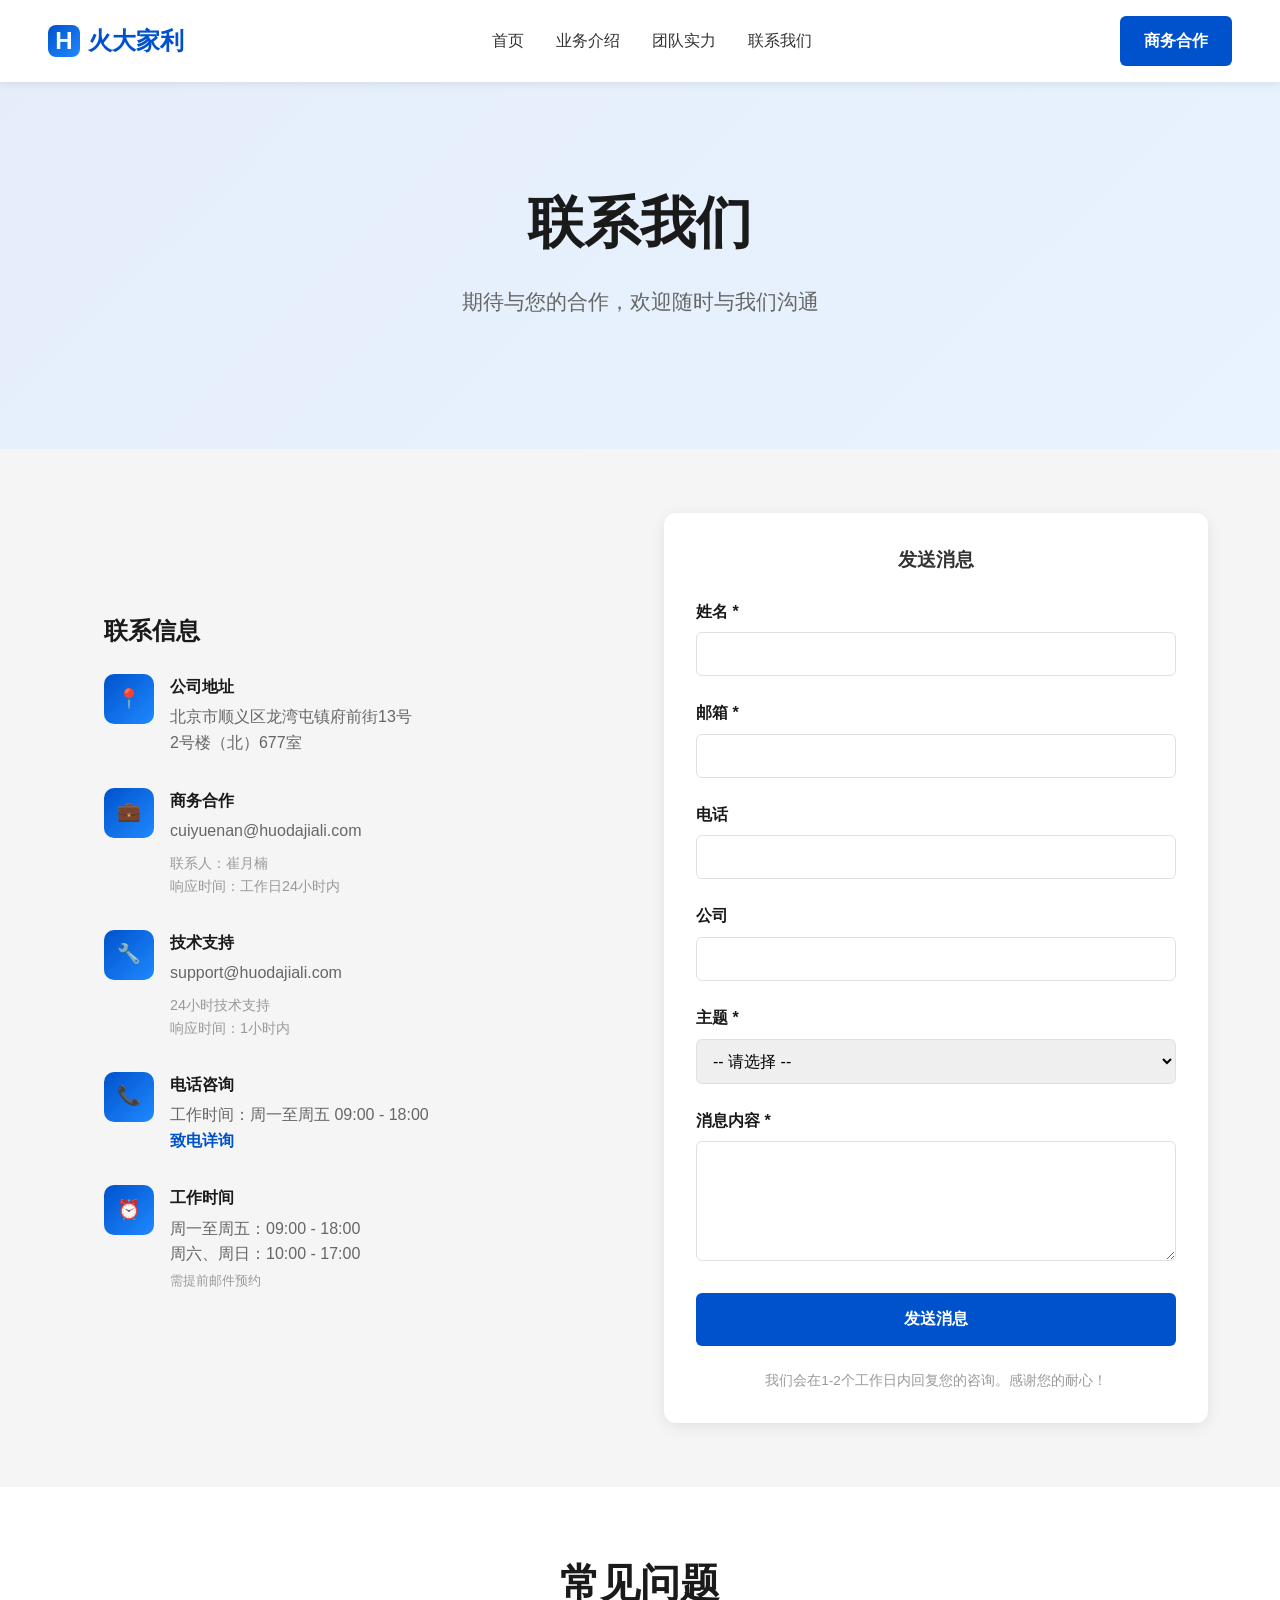
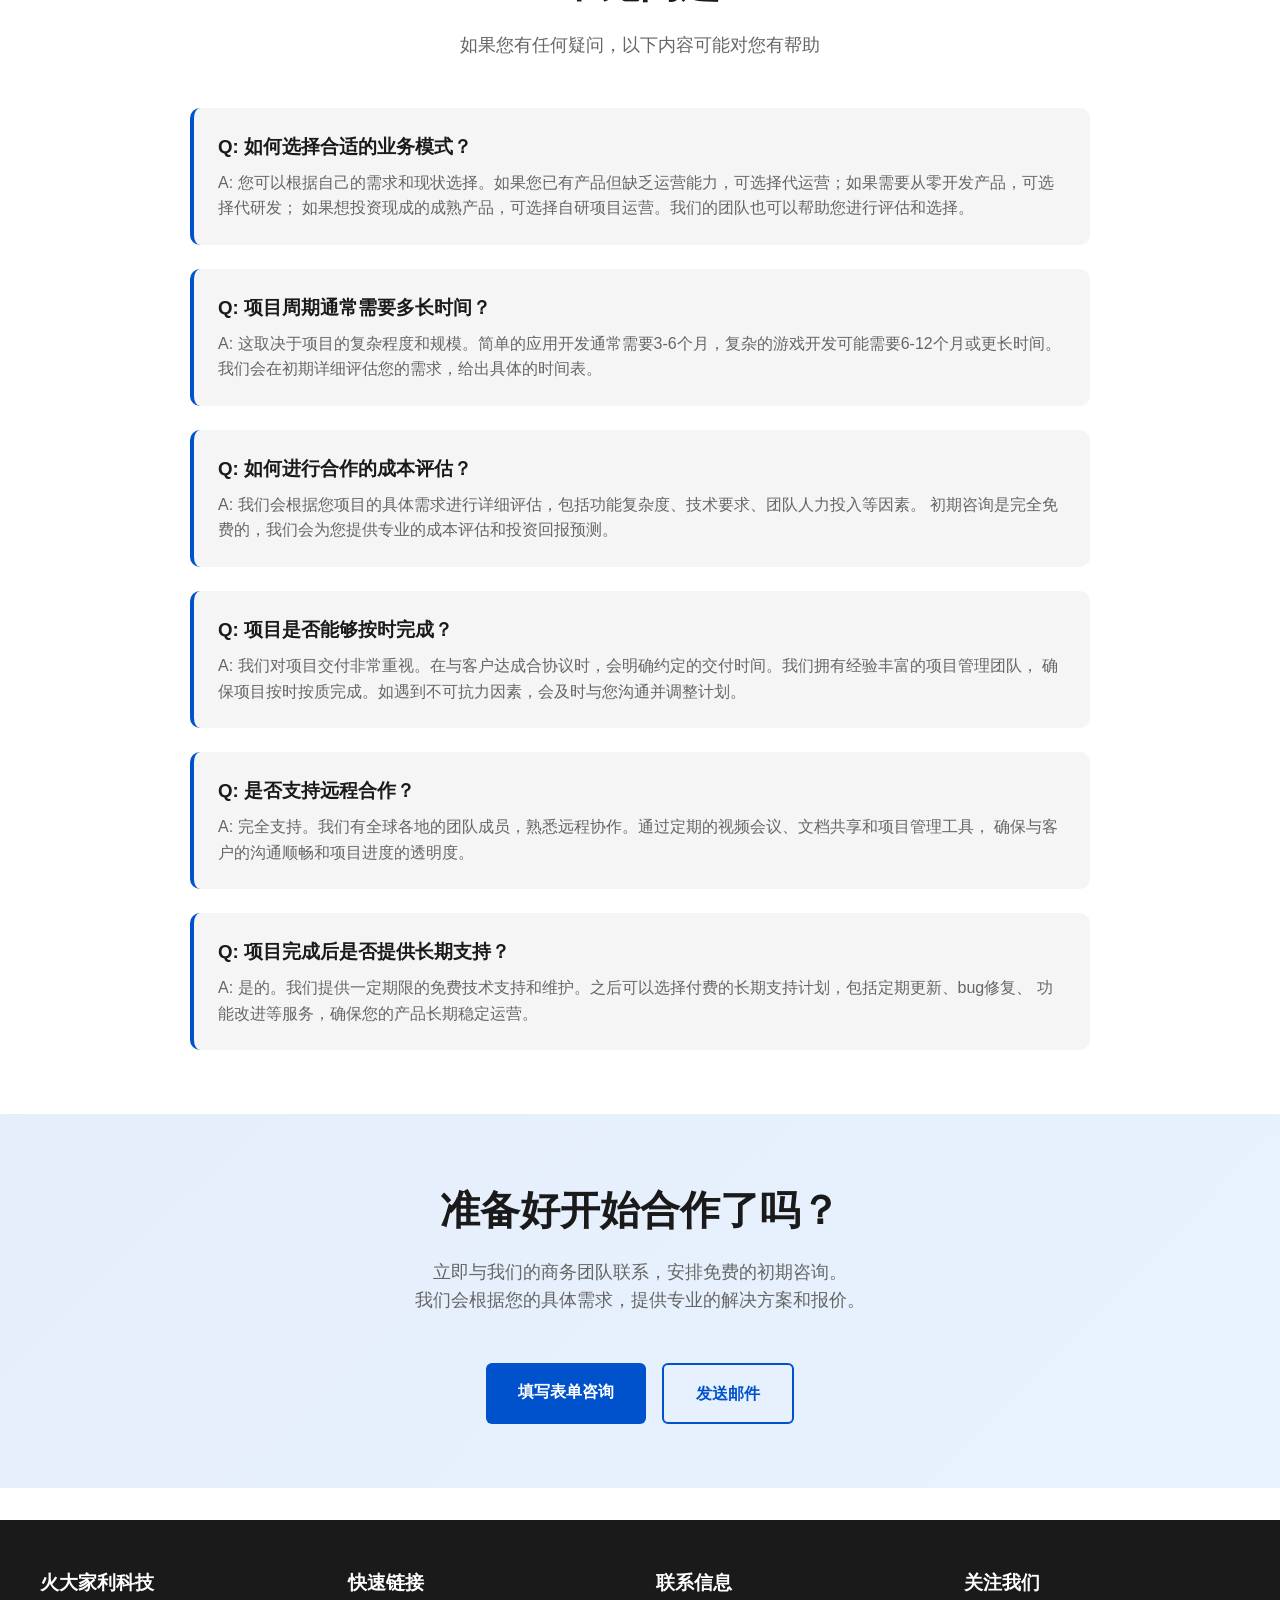
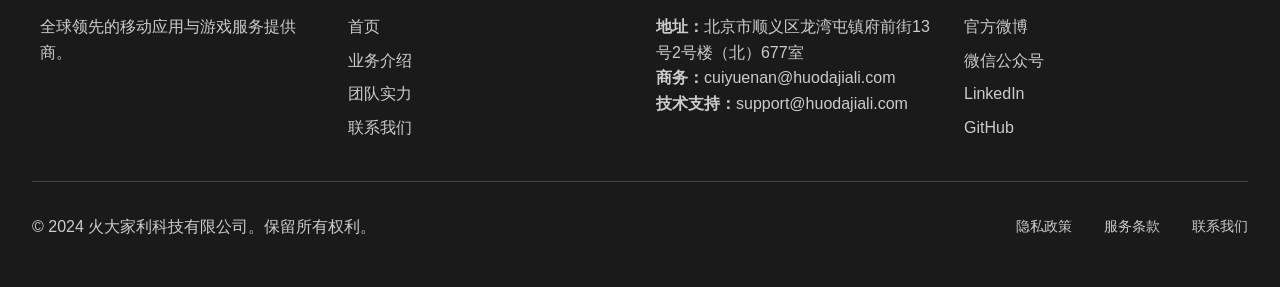
==== pages/contact.html @ 03ef5b03 "index" ====
<!DOCTYPE html>
<html lang="zh-CN">
<head>
  <meta charset="UTF-8">
  <meta name="viewport" content="width=device-width, initial-scale=1.0">
  <meta name="description" content="火大家利科技 - 联系我们">
  <title>联系我们 - 火大家利科技</title>
  <link rel="stylesheet" href="../css/style.css">
</head>
<body>
  <!-- Header & Navigation -->
  <header>
    <nav>
      <a href="../index.html" class="logo">
        <div class="logo-icon">H</div>
        <span>火大家利</span>
      </a>
      <ul class="nav-links">
        <li><a href="../index.html">首页</a></li>
        <li><a href="services.html">业务介绍</a></li>
        <li><a href="team.html">团队实力</a></li>
        <li><a href="contact.html">联系我们</a></li>
      </ul>
      <a href="contact.html" class="contact-btn">商务合作</a>
    </nav>
  </header>

  <!-- Hero Section -->
  <section class="hero">
    <div class="hero-content">
      <h1>联系我们</h1>
      <p class="subtitle">
        期待与您的合作，欢迎随时与我们沟通
      </p>
    </div>
  </section>

  <!-- Contact Content -->
  <section class="contact-section">
    <div class="container">
      <div class="contact-content">
        <div class="contact-info">
          <h3>联系信息</h3>

          <div class="contact-item">
            <div class="contact-icon">📍</div>
            <div>
              <h4>公司地址</h4>
              <p>
                北京市顺义区龙湾屯镇府前街13号<br>
                2号楼（北）677室
              </p>
            </div>
          </div>

          <div class="contact-item">
            <div class="contact-icon">💼</div>
            <div>
              <h4>商务合作</h4>
              <a href="mailto:cuiyuenan@huodajiali.com">cuiyuenan@huodajiali.com</a>
              <p style="margin-top: 0.5rem; font-size: 0.9rem; color: #999;">
                联系人：崔月楠<br>
                响应时间：工作日24小时内
              </p>
            </div>
          </div>

          <div class="contact-item">
            <div class="contact-icon">🔧</div>
            <div>
              <h4>技术支持</h4>
              <a href="mailto:support@huodajiali.com">support@huodajiali.com</a>
              <p style="margin-top: 0.5rem; font-size: 0.9rem; color: #999;">
                24小时技术支持<br>
                响应时间：1小时内
              </p>
            </div>
          </div>

          <div class="contact-item">
            <div class="contact-icon">📞</div>
            <div>
              <h4>电话咨询</h4>
              <p>
                工作时间：周一至周五 09:00 - 18:00<br>
                <strong style="color: var(--primary-color);">致电详询</strong>
              </p>
            </div>
          </div>

          <div class="contact-item">
            <div class="contact-icon">⏰</div>
            <div>
              <h4>工作时间</h4>
              <p>
                周一至周五：09:00 - 18:00<br>
                周六、周日：10:00 - 17:00<br>
                <small style="color: #999;">需提前邮件预约</small>
              </p>
            </div>
          </div>
        </div>

        <div class="contact-form">
          <h3 style="margin-bottom: 1.5rem; text-align: center;">发送消息</h3>
          <form>
            <div class="form-group">
              <label for="name">姓名 *</label>
              <input type="text" id="name" name="name" required>
            </div>

            <div class="form-group">
              <label for="email">邮箱 *</label>
              <input type="email" id="email" name="email" required>
            </div>

            <div class="form-group">
              <label for="phone">电话</label>
              <input type="tel" id="phone" name="phone">
            </div>

            <div class="form-group">
              <label for="company">公司</label>
              <input type="text" id="company" name="company">
            </div>

            <div class="form-group">
              <label for="subject">主题 *</label>
              <select id="subject" name="subject" required style="width: 100%; padding: 0.75rem; border: 1px solid var(--border-color); border-radius: 6px; font-size: 1rem;">
                <option value="">-- 请选择 --</option>
                <option value="project-operation">项目代运营</option>
                <option value="project-development">项目代研发</option>
                <option value="self-operation">自研项目运营</option>
                <option value="partnership">商务合作</option>
                <option value="technical-support">技术支持</option>
                <option value="other">其他</option>
              </select>
            </div>

            <div class="form-group">
              <label for="message">消息内容 *</label>
              <textarea id="message" name="message" required></textarea>
            </div>

            <div class="form-group">
              <button type="submit" class="btn-primary">发送消息</button>
            </div>

            <p style="font-size: 0.85rem; color: #999; text-align: center;">
              我们会在1-2个工作日内回复您的咨询。感谢您的耐心！
            </p>
          </form>
        </div>
      </div>
    </div>
  </section>

  <!-- FAQ Section -->
  <section>
    <div class="container">
      <h2 class="section-title">常见问题</h2>
      <p class="section-subtitle">
        如果您有任何疑问，以下内容可能对您有帮助
      </p>

      <div style="max-width: 900px; margin: 3rem auto 0; display: grid; gap: 1.5rem;">
        <div style="padding: 1.5rem; background-color: var(--light-color); border-radius: 10px; border-left: 4px solid var(--primary-color);">
          <h3 style="margin-bottom: 0.5rem; color: var(--dark-color);">Q: 如何选择合适的业务模式？</h3>
          <p style="color: #666; margin: 0;">
            A: 您可以根据自己的需求和现状选择。如果您已有产品但缺乏运营能力，可选择代运营；如果需要从零开发产品，可选择代研发；
            如果想投资现成的成熟产品，可选择自研项目运营。我们的团队也可以帮助您进行评估和选择。
          </p>
        </div>

        <div style="padding: 1.5rem; background-color: var(--light-color); border-radius: 10px; border-left: 4px solid var(--primary-color);">
          <h3 style="margin-bottom: 0.5rem; color: var(--dark-color);">Q: 项目周期通常需要多长时间？</h3>
          <p style="color: #666; margin: 0;">
            A: 这取决于项目的复杂程度和规模。简单的应用开发通常需要3-6个月，复杂的游戏开发可能需要6-12个月或更长时间。
            我们会在初期详细评估您的需求，给出具体的时间表。
          </p>
        </div>

        <div style="padding: 1.5rem; background-color: var(--light-color); border-radius: 10px; border-left: 4px solid var(--primary-color);">
          <h3 style="margin-bottom: 0.5rem; color: var(--dark-color);">Q: 如何进行合作的成本评估？</h3>
          <p style="color: #666; margin: 0;">
            A: 我们会根据您项目的具体需求进行详细评估，包括功能复杂度、技术要求、团队人力投入等因素。
            初期咨询是完全免费的，我们会为您提供专业的成本评估和投资回报预测。
          </p>
        </div>

        <div style="padding: 1.5rem; background-color: var(--light-color); border-radius: 10px; border-left: 4px solid var(--primary-color);">
          <h3 style="margin-bottom: 0.5rem; color: var(--dark-color);">Q: 项目是否能够按时完成？</h3>
          <p style="color: #666; margin: 0;">
            A: 我们对项目交付非常重视。在与客户达成合协议时，会明确约定的交付时间。我们拥有经验丰富的项目管理团队，
            确保项目按时按质完成。如遇到不可抗力因素，会及时与您沟通并调整计划。
          </p>
        </div>

        <div style="padding: 1.5rem; background-color: var(--light-color); border-radius: 10px; border-left: 4px solid var(--primary-color);">
          <h3 style="margin-bottom: 0.5rem; color: var(--dark-color);">Q: 是否支持远程合作？</h3>
          <p style="color: #666; margin: 0;">
            A: 完全支持。我们有全球各地的团队成员，熟悉远程协作。通过定期的视频会议、文档共享和项目管理工具，
            确保与客户的沟通顺畅和项目进度的透明度。
          </p>
        </div>

        <div style="padding: 1.5rem; background-color: var(--light-color); border-radius: 10px; border-left: 4px solid var(--primary-color);">
          <h3 style="margin-bottom: 0.5rem; color: var(--dark-color);">Q: 项目完成后是否提供长期支持？</h3>
          <p style="color: #666; margin: 0;">
            A: 是的。我们提供一定期限的免费技术支持和维护。之后可以选择付费的长期支持计划，包括定期更新、bug修复、
            功能改进等服务，确保您的产品长期稳定运营。
          </p>
        </div>
      </div>
    </div>
  </section>

  <!-- CTA -->
  <section style="background: linear-gradient(135deg, rgba(0, 82, 204, 0.1) 0%, rgba(31, 137, 255, 0.1) 100%);">
    <div class="container" style="text-align: center;">
      <h2 class="section-title">准备好开始合作了吗？</h2>
      <p class="section-subtitle" style="max-width: 700px;">
        立即与我们的商务团队联系，安排免费的初期咨询。<br>
        我们会根据您的具体需求，提供专业的解决方案和报价。
      </p>
      <div class="hero-buttons">
        <a href="#message" class="btn-primary">填写表单咨询</a>
        <a href="mailto:cuiyuenan@huodajiali.com" class="btn-secondary">发送邮件</a>
      </div>
    </div>
  </section>

  <!-- Footer -->
  <footer>
    <div class="footer-content">
      <div class="footer-section">
        <h3>火大家利科技</h3>
        <p>全球领先的移动应用与游戏服务提供商。</p>
      </div>
      <div class="footer-section">
        <h3>快速链接</h3>
        <ul>
          <li><a href="../index.html">首页</a></li>
          <li><a href="services.html">业务介绍</a></li>
          <li><a href="team.html">团队实力</a></li>
          <li><a href="contact.html">联系我们</a></li>
        </ul>
      </div>
      <div class="footer-section">
        <h3>联系信息</h3>
        <ul>
          <li><strong>地址：</strong>北京市顺义区龙湾屯镇府前街13号2号楼（北）677室</li>
          <li><strong>商务：</strong>cuiyuenan@huodajiali.com</li>
          <li><strong>技术支持：</strong>support@huodajiali.com</li>
        </ul>
      </div>
      <div class="footer-section">
        <h3>关注我们</h3>
        <ul>
          <li><a href="#">官方微博</a></li>
          <li><a href="#">微信公众号</a></li>
          <li><a href="#">LinkedIn</a></li>
          <li><a href="#">GitHub</a></li>
        </ul>
      </div>
    </div>

    <div class="footer-bottom">
      <p>&copy; 2024 火大家利科技有限公司。保留所有权利。</p>
      <div class="footer-links">
        <a href="privacy.html">隐私政策</a>
        <a href="terms.html">服务条款</a>
        <a href="contact.html">联系我们</a>
      </div>
    </div>
  </footer>

  <script src="../js/script.js"></script>
</body>
</html>
---- css/style.css ----
* {
  margin: 0;
  padding: 0;
  box-sizing: border-box;
}

:root {
  --primary-color: #0052CC;
  --secondary-color: #1f89ff;
  --dark-color: #1a1a1a;
  --light-color: #f5f5f5;
  --text-color: #333;
  --border-color: #e0e0e0;
  --success-color: #0ca678;
}

body {
  font-family: -apple-system, BlinkMacSystemFont, 'Segoe UI', 'Helvetica Neue', Arial, sans-serif;
  color: var(--text-color);
  background-color: #fff;
  line-height: 1.6;
}

/* Header & Navigation */
header {
  background-color: #fff;
  box-shadow: 0 2px 8px rgba(0, 0, 0, 0.08);
  position: sticky;
  top: 0;
  z-index: 1000;
}

nav {
  display: flex;
  justify-content: space-between;
  align-items: center;
  padding: 1rem 3rem;
  max-width: 1400px;
  margin: 0 auto;
}

.logo {
  font-size: 1.5rem;
  font-weight: bold;
  color: var(--primary-color);
  text-decoration: none;
  display: flex;
  align-items: center;
  gap: 0.5rem;
}

.logo-icon {
  width: 32px;
  height: 32px;
  background: linear-gradient(135deg, var(--primary-color), var(--secondary-color));
  border-radius: 8px;
  display: flex;
  align-items: center;
  justify-content: center;
  color: white;
  font-weight: bold;
}

.nav-links {
  display: flex;
  list-style: none;
  gap: 2rem;
}

.nav-links a {
  color: var(--text-color);
  text-decoration: none;
  font-weight: 500;
  transition: color 0.3s ease;
  position: relative;
}

.nav-links a:hover {
  color: var(--primary-color);
}

.nav-links a::after {
  content: '';
  position: absolute;
  bottom: -5px;
  left: 0;
  width: 0;
  height: 2px;
  background-color: var(--primary-color);
  transition: width 0.3s ease;
}

.nav-links a:hover::after {
  width: 100%;
}

.contact-btn {
  background-color: var(--primary-color);
  color: white;
  padding: 0.75rem 1.5rem;
  border: none;
  border-radius: 6px;
  cursor: pointer;
  font-weight: 600;
  transition: background-color 0.3s ease, transform 0.3s ease;
  text-decoration: none;
}

.contact-btn:hover {
  background-color: #003d99;
  transform: translateY(-2px);
  box-shadow: 0 4px 12px rgba(0, 82, 204, 0.3);
}

/* Hero Section */
.hero {
  background: linear-gradient(135deg, rgba(0, 82, 204, 0.1) 0%, rgba(31, 137, 255, 0.1) 100%);
  padding: 6rem 2rem;
  text-align: center;
}

.hero-content {
  max-width: 1000px;
  margin: 0 auto;
}

.hero h1 {
  font-size: 3.5rem;
  margin-bottom: 1rem;
  color: var(--dark-color);
  font-weight: 700;
}

.hero .subtitle {
  font-size: 1.3rem;
  color: #666;
  margin-bottom: 2rem;
  line-height: 1.8;
}

.hero-buttons {
  display: flex;
  gap: 1rem;
  justify-content: center;
  flex-wrap: wrap;
}

.btn-primary {
  background-color: var(--primary-color);
  color: white;
  padding: 1rem 2rem;
  border: none;
  border-radius: 6px;
  font-size: 1rem;
  font-weight: 600;
  cursor: pointer;
  transition: all 0.3s ease;
  text-decoration: none;
  display: inline-block;
}

.btn-primary:hover {
  background-color: #003d99;
  transform: translateY(-3px);
  box-shadow: 0 8px 20px rgba(0, 82, 204, 0.3);
}

.btn-secondary {
  background-color: transparent;
  color: var(--primary-color);
  padding: 1rem 2rem;
  border: 2px solid var(--primary-color);
  border-radius: 6px;
  font-size: 1rem;
  font-weight: 600;
  cursor: pointer;
  transition: all 0.3s ease;
  text-decoration: none;
  display: inline-block;
}

.btn-secondary:hover {
  background-color: var(--primary-color);
  color: white;
}

/* Container */
.container {
  max-width: 1200px;
  margin: 0 auto;
  padding: 0 2rem;
}

/* Section Styles */
section {
  padding: 4rem 2rem;
}

.section-title {
  font-size: 2.5rem;
  margin-bottom: 1rem;
  color: var(--dark-color);
  font-weight: 700;
  text-align: center;
}

.section-subtitle {
  font-size: 1.1rem;
  color: #666;
  text-align: center;
  margin-bottom: 3rem;
  max-width: 600px;
  margin-left: auto;
  margin-right: auto;
}

/* Features Grid */
.features-grid {
  display: grid;
  grid-template-columns: repeat(auto-fit, minmax(300px, 1fr));
  gap: 2rem;
  margin-top: 3rem;
}

.feature-card {
  padding: 2rem;
  background-color: var(--light-color);
  border-radius: 12px;
  transition: all 0.3s ease;
  border: 1px solid var(--border-color);
}

.feature-card:hover {
  transform: translateY(-8px);
  box-shadow: 0 12px 30px rgba(0, 0, 0, 0.1);
  background-color: #fff;
}

.feature-icon {
  width: 60px;
  height: 60px;
  background: linear-gradient(135deg, var(--primary-color), var(--secondary-color));
  border-radius: 12px;
  display: flex;
  align-items: center;
  justify-content: center;
  color: white;
  font-size: 1.5rem;
  margin-bottom: 1rem;
}

.feature-card h3 {
  font-size: 1.3rem;
  margin-bottom: 0.5rem;
  color: var(--dark-color);
}

.feature-card p {
  color: #666;
  line-height: 1.8;
}

/* Services Section */
.services {
  background-color: var(--light-color);
}

.service-item {
  padding: 2rem;
  background-color: white;
  border-radius: 12px;
  margin-bottom: 2rem;
  border-left: 4px solid var(--primary-color);
  transition: all 0.3s ease;
}

.service-item:hover {
  box-shadow: 0 8px 20px rgba(0, 0, 0, 0.08);
}

.service-item h3 {
  color: var(--primary-color);
  font-size: 1.3rem;
  margin-bottom: 0.5rem;
}

.service-item ul {
  margin-left: 1.5rem;
  color: #666;
}

.service-item ul li {
  margin-bottom: 0.5rem;
}

/* Team Section */
.team-section .features-grid {
  grid-template-columns: repeat(auto-fit, minmax(280px, 1fr));
}

.team-member {
  text-align: center;
  padding: 2rem;
  background-color: var(--light-color);
  border-radius: 12px;
  transition: all 0.3s ease;
}

.team-member:hover {
  transform: translateY(-8px);
  background-color: white;
  box-shadow: 0 12px 30px rgba(0, 0, 0, 0.1);
}

.team-avatar {
  width: 120px;
  height: 120px;
  background: linear-gradient(135deg, var(--primary-color), var(--secondary-color));
  border-radius: 50%;
  margin: 0 auto 1rem;
  display: flex;
  align-items: center;
  justify-content: center;
  color: white;
  font-size: 2rem;
  font-weight: bold;
}

.team-member h3 {
  font-size: 1.2rem;
  margin-bottom: 0.3rem;
  color: var(--dark-color);
}

.team-member .role {
  color: var(--primary-color);
  font-size: 0.9rem;
  font-weight: 600;
  margin-bottom: 0.5rem;
}

.team-member p {
  color: #666;
  font-size: 0.9rem;
}

/* Contact Section */
.contact-section {
  background-color: var(--light-color);
}

.contact-content {
  display: grid;
  grid-template-columns: 1fr 1fr;
  gap: 3rem;
  align-items: center;
}

.contact-info {
  padding: 2rem;
}

.contact-info h3 {
  font-size: 1.5rem;
  margin-bottom: 1.5rem;
  color: var(--dark-color);
}

.contact-item {
  margin-bottom: 2rem;
  display: flex;
  gap: 1rem;
}

.contact-icon {
  width: 50px;
  height: 50px;
  background: linear-gradient(135deg, var(--primary-color), var(--secondary-color));
  border-radius: 10px;
  display: flex;
  align-items: center;
  justify-content: center;
  color: white;
  font-size: 1.2rem;
  flex-shrink: 0;
}

.contact-item h4 {
  font-size: 1rem;
  margin-bottom: 0.3rem;
  color: var(--dark-color);
}

.contact-item p, .contact-item a {
  color: #666;
  text-decoration: none;
  transition: color 0.3s ease;
}

.contact-item a:hover {
  color: var(--primary-color);
}

/* Form */
.contact-form {
  background-color: white;
  padding: 2rem;
  border-radius: 12px;
  box-shadow: 0 4px 15px rgba(0, 0, 0, 0.08);
}

.form-group {
  margin-bottom: 1.5rem;
}

.form-group label {
  display: block;
  margin-bottom: 0.5rem;
  color: var(--dark-color);
  font-weight: 600;
}

.form-group input,
.form-group textarea {
  width: 100%;
  padding: 0.75rem;
  border: 1px solid var(--border-color);
  border-radius: 6px;
  font-family: inherit;
  font-size: 1rem;
  transition: border-color 0.3s ease;
}

.form-group input:focus,
.form-group textarea:focus {
  outline: none;
  border-color: var(--primary-color);
  box-shadow: 0 0 0 3px rgba(0, 82, 204, 0.1);
}

.form-group textarea {
  resize: vertical;
  min-height: 120px;
}

.form-group button {
  width: 100%;
}

/* Footer */
footer {
  background-color: var(--dark-color);
  color: #ccc;
  padding: 3rem 2rem;
  margin-top: 2rem;
}

.footer-content {
  max-width: 1200px;
  margin: 0 auto;
  display: grid;
  grid-template-columns: repeat(auto-fit, minmax(250px, 1fr));
  gap: 2rem;
  margin-bottom: 2rem;
}

.footer-section h3 {
  color: white;
  margin-bottom: 1rem;
}

.footer-section ul {
  list-style: none;
}

.footer-section a {
  color: #ccc;
  text-decoration: none;
  transition: color 0.3s ease;
  display: block;
  margin-bottom: 0.5rem;
}

.footer-section a:hover {
  color: var(--primary-color);
}

.footer-bottom {
  border-top: 1px solid #444;
  padding-top: 2rem;
  display: flex;
  justify-content: space-between;
  align-items: center;
  flex-wrap: wrap;
}

.footer-links {
  display: flex;
  gap: 2rem;
  flex-wrap: wrap;
}

.footer-links a {
  color: #ccc;
  text-decoration: none;
  font-size: 0.9rem;
  transition: color 0.3s ease;
}

.footer-links a:hover {
  color: var(--primary-color);
}

/* Responsive Design */
@media (max-width: 768px) {
  nav {
    padding: 1rem;
    flex-wrap: wrap;
  }

  .nav-links {
    gap: 1rem;
    font-size: 0.9rem;
  }

  .contact-btn {
    padding: 0.6rem 1rem;
    font-size: 0.9rem;
  }

  .hero h1 {
    font-size: 2.2rem;
  }

  .hero .subtitle {
    font-size: 1rem;
  }

  .section-title {
    font-size: 2rem;
  }

  .features-grid {
    grid-template-columns: 1fr;
  }

  .contact-content {
    grid-template-columns: 1fr;
  }

  .footer-bottom {
    flex-direction: column;
    gap: 1rem;
  }

  .footer-links {
    justify-content: center;
  }

  .hero-buttons {
    flex-direction: column;
  }

  .btn-primary, .btn-secondary {
    width: 100%;
  }
}

@media (max-width: 480px) {
  nav {
    padding: 0.75rem;
  }

  .logo {
    font-size: 1.2rem;
  }

  .nav-links {
    gap: 0.75rem;
    font-size: 0.85rem;
  }

  .hero h1 {
    font-size: 1.8rem;
  }

  .section-title {
    font-size: 1.5rem;
  }

  .feature-card, .service-item {
    padding: 1.5rem;
  }
}
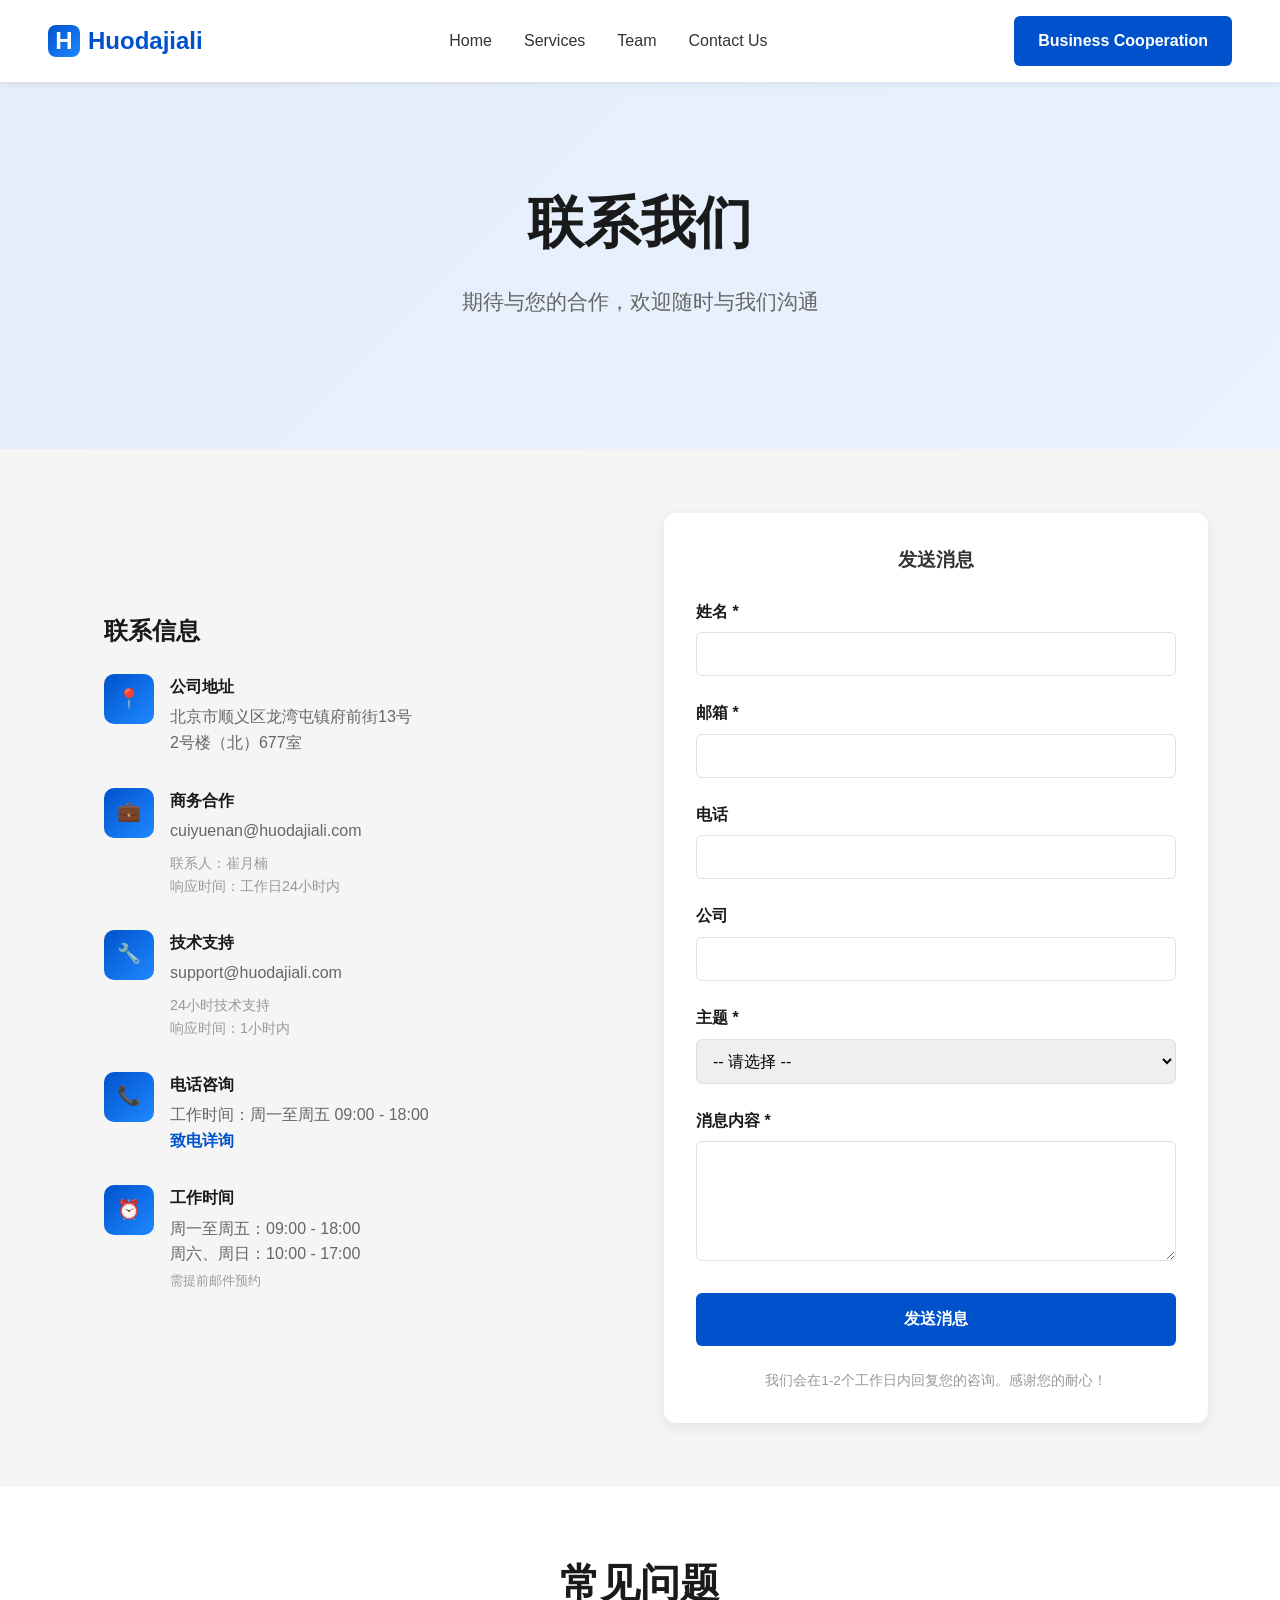
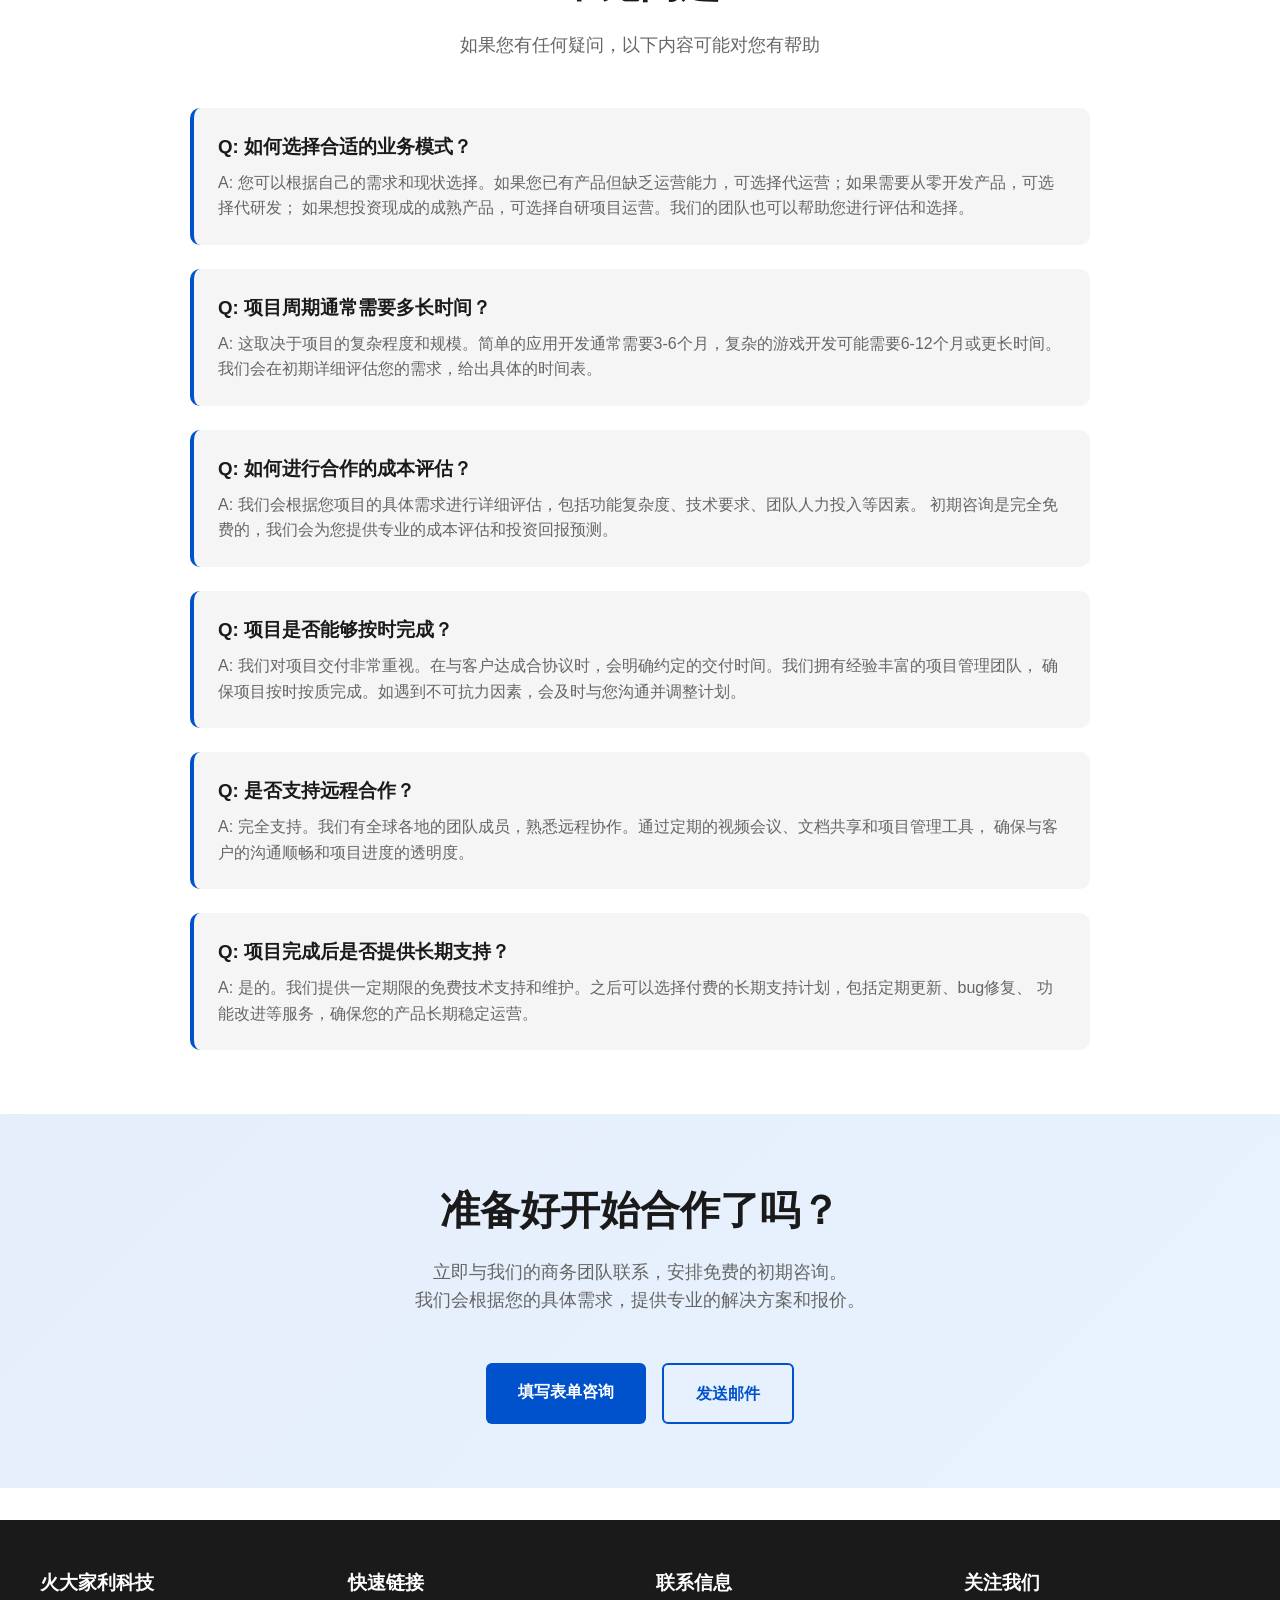
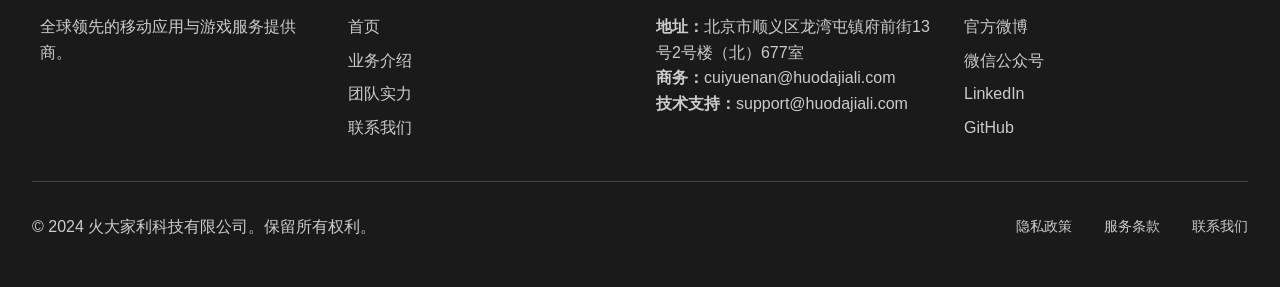
==== commit ab048a53: "en" ====
--- a/pages/contact.html
+++ b/pages/contact.html
@@ -1,10 +1,10 @@
 <!DOCTYPE html>
-<html lang="zh-CN">
+<html lang="en">
 <head>
   <meta charset="UTF-8">
   <meta name="viewport" content="width=device-width, initial-scale=1.0">
-  <meta name="description" content="火大家利科技 - 联系我们">
-  <title>联系我们 - 火大家利科技</title>
+  <meta name="description" content="Contact Huodajiali Technology">
+  <title>Contact Us - Huodajiali Technology</title>
   <link rel="stylesheet" href="../css/style.css">
 </head>
 <body>
@@ -13,15 +13,15 @@
     <nav>
       <a href="../index.html" class="logo">
         <div class="logo-icon">H</div>
-        <span>火大家利</span>
+        <span>Huodajiali</span>
       </a>
       <ul class="nav-links">
-        <li><a href="../index.html">首页</a></li>
-        <li><a href="services.html">业务介绍</a></li>
-        <li><a href="team.html">团队实力</a></li>
-        <li><a href="contact.html">联系我们</a></li>
+        <li><a href="../index.html" data-i18n="nav.home">Home</a></li>
+        <li><a href="services.html" data-i18n="nav.services">Services</a></li>
+        <li><a href="team.html" data-i18n="nav.team">Team</a></li>
+        <li><a href="contact.html" data-i18n="nav.contact">Contact Us</a></li>
       </ul>
-      <a href="contact.html" class="contact-btn">商务合作</a>
+      <a href="contact.html" class="contact-btn" data-i18n="nav.cooperation">Business Cooperation</a>
     </nav>
   </header>
 
@@ -275,6 +275,8 @@
     </div>
   </footer>
 
+  <script src="../js/lang/en.js"></script>
+  <script src="../js/i18n.js"></script>
   <script src="../js/script.js"></script>
 </body>
 </html>
--- a/css/style.css
+++ b/css/style.css
@@ -569,6 +569,8 @@
 @media (max-width: 480px) {
   nav {
     padding: 0.75rem;
+    flex-direction: column;
+    gap: 0.5rem;
   }
 
   .logo {
@@ -578,6 +580,21 @@
   .nav-links {
     gap: 0.75rem;
     font-size: 0.85rem;
+    order: 3;
+    width: 100%;
+  }
+
+  .nav-right {
+    flex-direction: column;
+    gap: 0.5rem;
+    width: 100%;
+    order: 2;
+  }
+
+  .contact-btn {
+    width: 100%;
+    text-align: center;
+    font-size: 0.85rem;
   }
 
   .hero h1 {
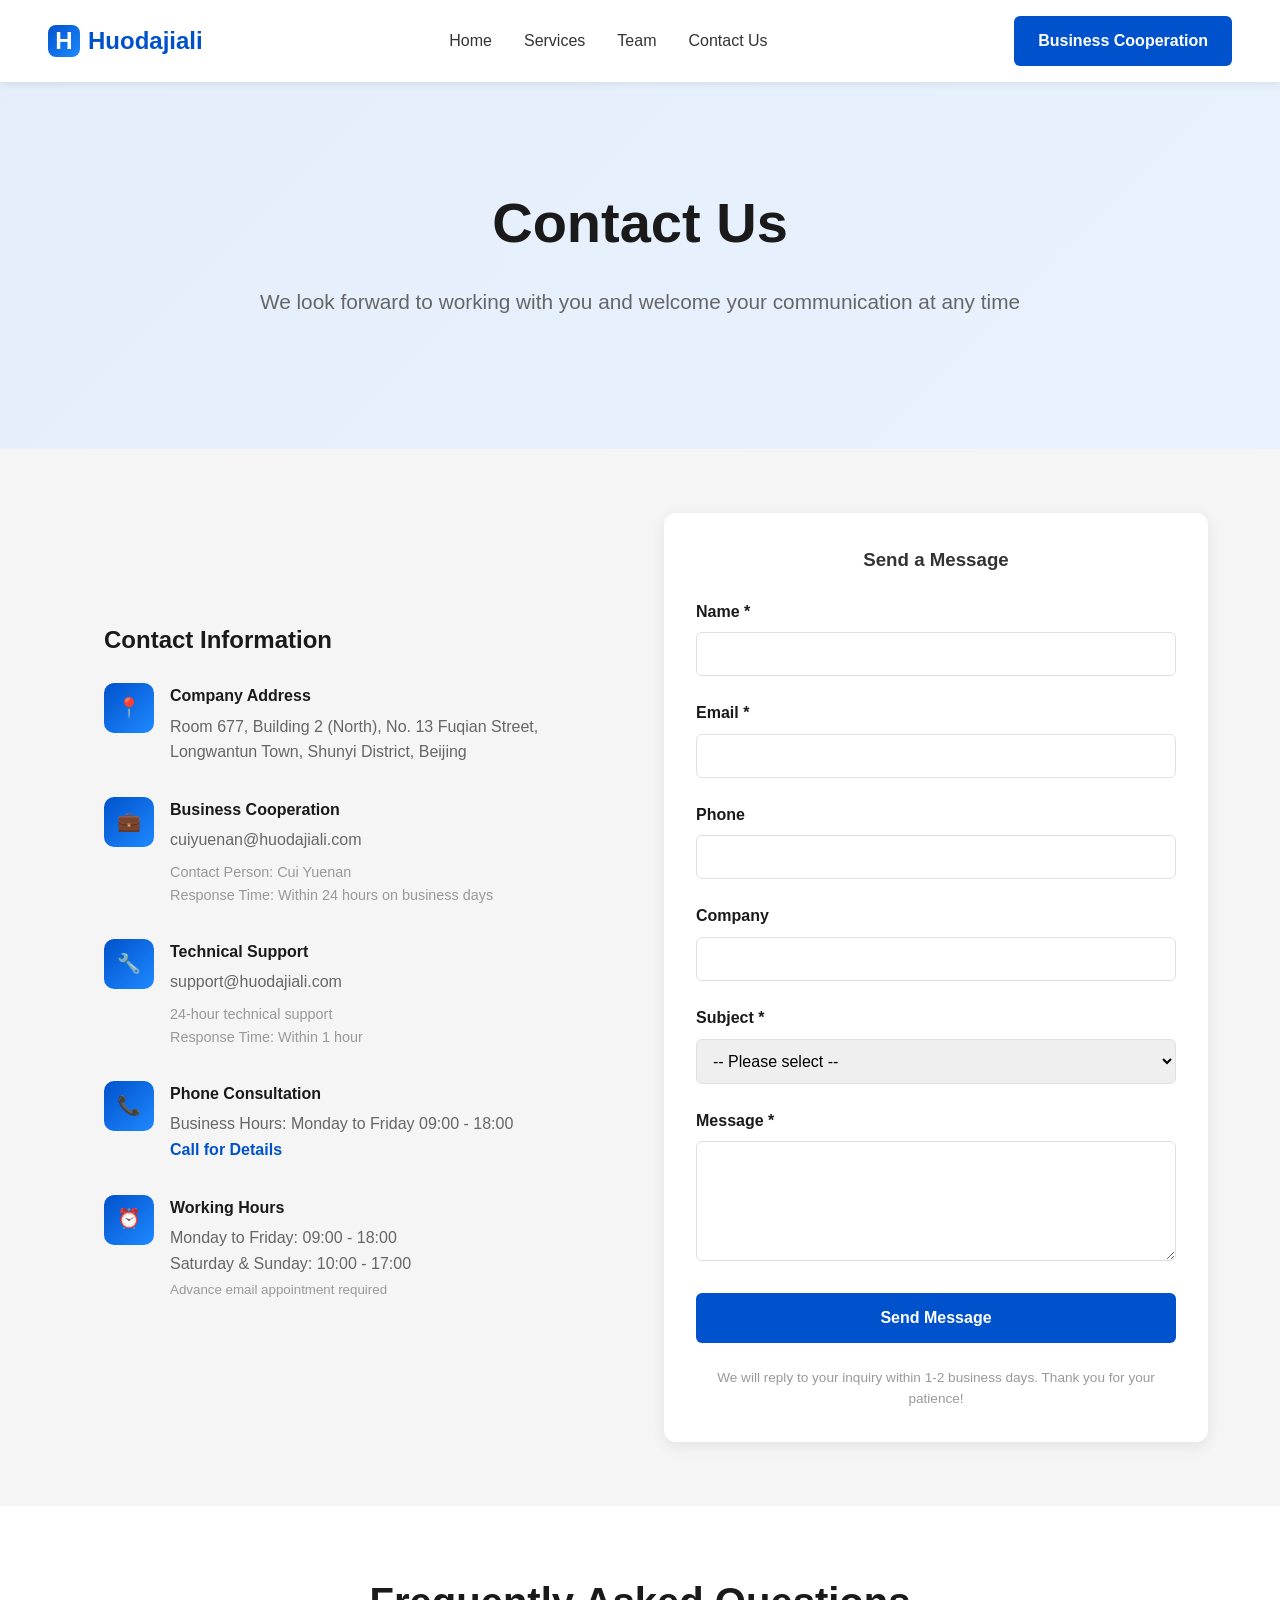
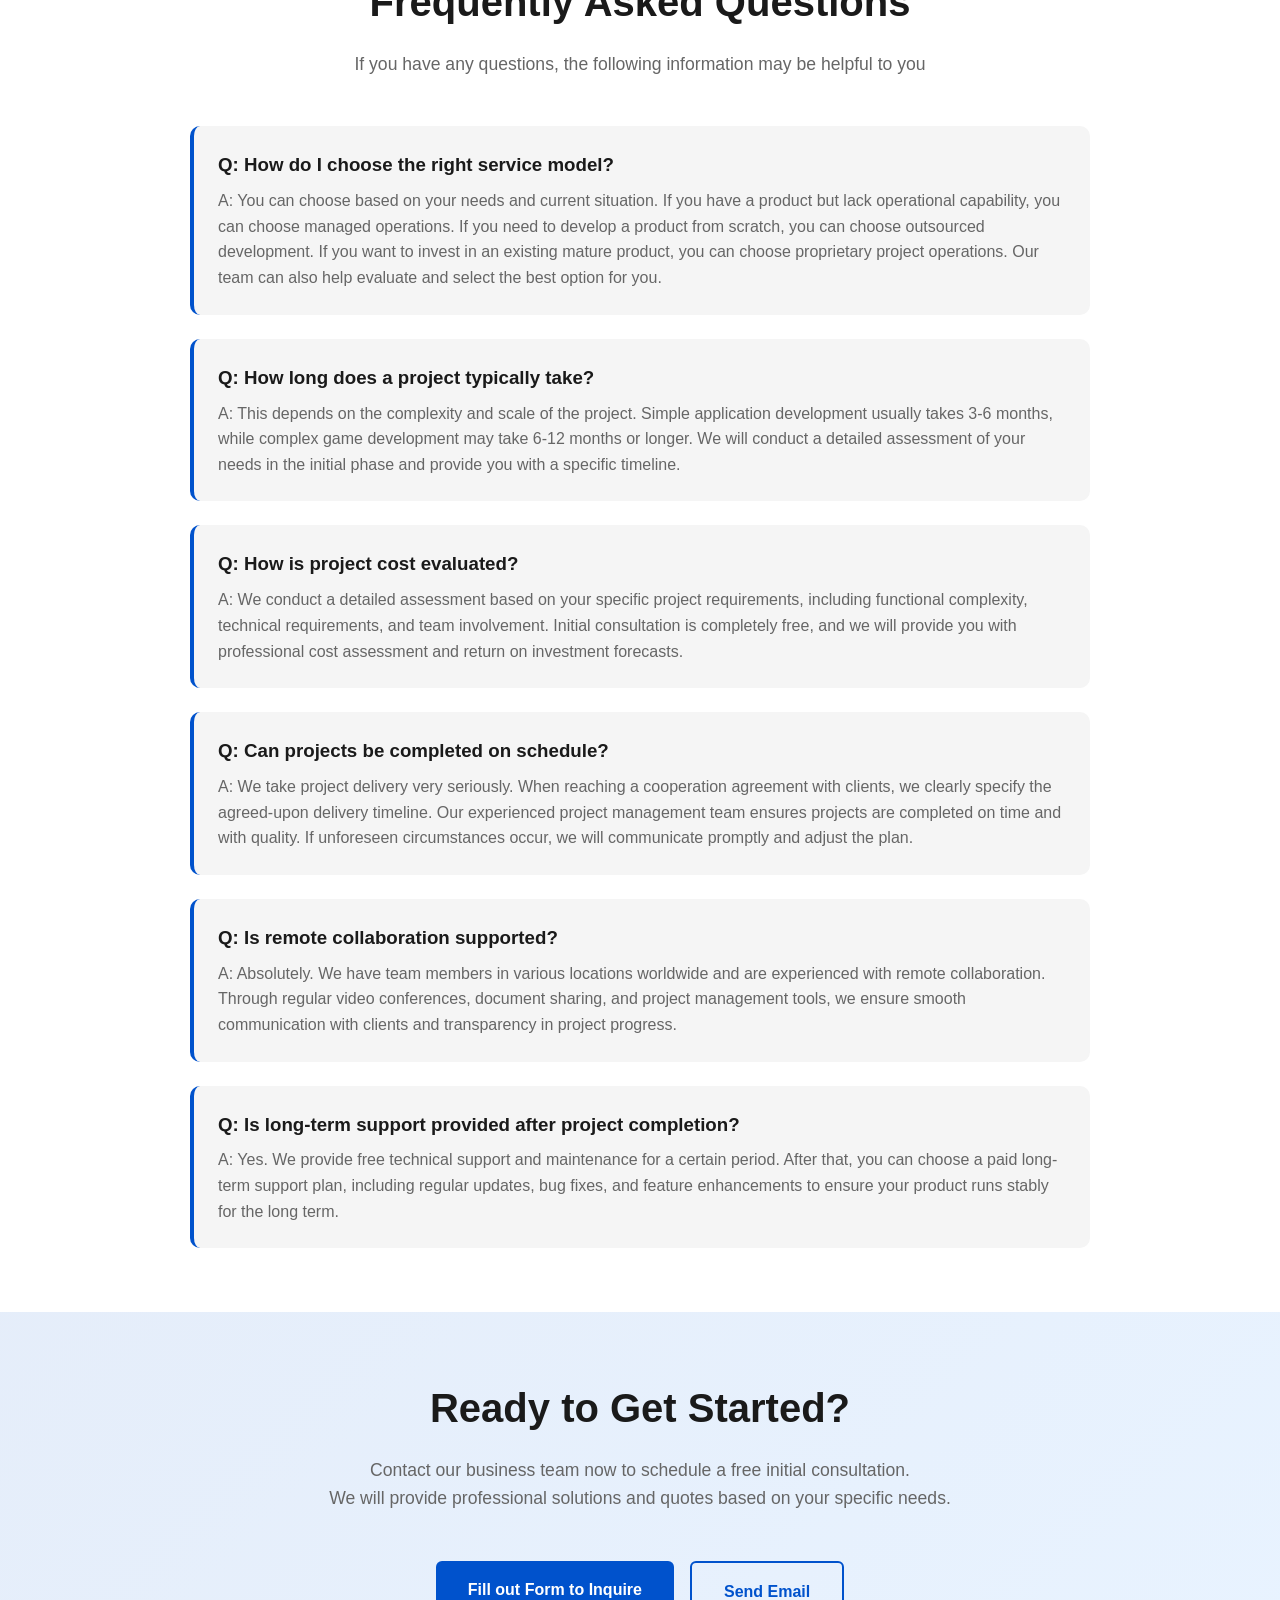
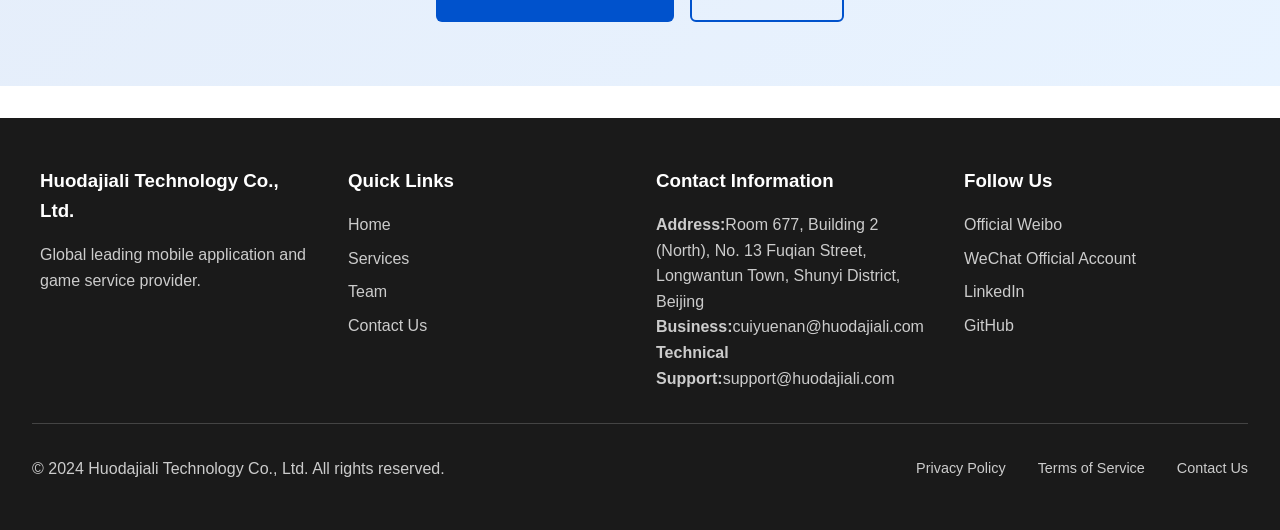
==== commit 99abe794: "en" ====
--- a/pages/contact.html
+++ b/pages/contact.html
@@ -28,9 +28,9 @@
   <!-- Hero Section -->
   <section class="hero">
     <div class="hero-content">
-      <h1>联系我们</h1>
+      <h1>Contact Us</h1>
       <p class="subtitle">
-        期待与您的合作，欢迎随时与我们沟通
+        We look forward to working with you and welcome your communication at any time
       </p>
     </div>
   </section>
@@ -40,15 +40,15 @@
     <div class="container">
       <div class="contact-content">
         <div class="contact-info">
-          <h3>联系信息</h3>
+          <h3>Contact Information</h3>
 
           <div class="contact-item">
             <div class="contact-icon">📍</div>
             <div>
-              <h4>公司地址</h4>
+              <h4>Company Address</h4>
               <p>
-                北京市顺义区龙湾屯镇府前街13号<br>
-                2号楼（北）677室
+                Room 677, Building 2 (North), No. 13 Fuqian Street,<br>
+                Longwantun Town, Shunyi District, Beijing
               </p>
             </div>
           </div>
@@ -56,11 +56,11 @@
           <div class="contact-item">
             <div class="contact-icon">💼</div>
             <div>
-              <h4>商务合作</h4>
+              <h4>Business Cooperation</h4>
               <a href="mailto:cuiyuenan@huodajiali.com">cuiyuenan@huodajiali.com</a>
               <p style="margin-top: 0.5rem; font-size: 0.9rem; color: #999;">
-                联系人：崔月楠<br>
-                响应时间：工作日24小时内
+                Contact Person: Cui Yuenan<br>
+                Response Time: Within 24 hours on business days
               </p>
             </div>
           </div>
@@ -68,11 +68,11 @@
           <div class="contact-item">
             <div class="contact-icon">🔧</div>
             <div>
-              <h4>技术支持</h4>
+              <h4>Technical Support</h4>
               <a href="mailto:support@huodajiali.com">support@huodajiali.com</a>
               <p style="margin-top: 0.5rem; font-size: 0.9rem; color: #999;">
-                24小时技术支持<br>
-                响应时间：1小时内
+                24-hour technical support<br>
+                Response Time: Within 1 hour
               </p>
             </div>
           </div>
@@ -80,10 +80,10 @@
           <div class="contact-item">
             <div class="contact-icon">📞</div>
             <div>
-              <h4>电话咨询</h4>
+              <h4>Phone Consultation</h4>
               <p>
-                工作时间：周一至周五 09:00 - 18:00<br>
-                <strong style="color: var(--primary-color);">致电详询</strong>
+                Business Hours: Monday to Friday 09:00 - 18:00<br>
+                <strong style="color: var(--primary-color);">Call for Details</strong>
               </p>
             </div>
           </div>
@@ -91,63 +91,63 @@
           <div class="contact-item">
             <div class="contact-icon">⏰</div>
             <div>
-              <h4>工作时间</h4>
+              <h4>Working Hours</h4>
               <p>
-                周一至周五：09:00 - 18:00<br>
-                周六、周日：10:00 - 17:00<br>
-                <small style="color: #999;">需提前邮件预约</small>
+                Monday to Friday: 09:00 - 18:00<br>
+                Saturday & Sunday: 10:00 - 17:00<br>
+                <small style="color: #999;">Advance email appointment required</small>
               </p>
             </div>
           </div>
         </div>
 
         <div class="contact-form">
-          <h3 style="margin-bottom: 1.5rem; text-align: center;">发送消息</h3>
+          <h3 style="margin-bottom: 1.5rem; text-align: center;">Send a Message</h3>
           <form>
             <div class="form-group">
-              <label for="name">姓名 *</label>
+              <label for="name">Name *</label>
               <input type="text" id="name" name="name" required>
             </div>
 
             <div class="form-group">
-              <label for="email">邮箱 *</label>
+              <label for="email">Email *</label>
               <input type="email" id="email" name="email" required>
             </div>
 
             <div class="form-group">
-              <label for="phone">电话</label>
+              <label for="phone">Phone</label>
               <input type="tel" id="phone" name="phone">
             </div>
 
             <div class="form-group">
-              <label for="company">公司</label>
+              <label for="company">Company</label>
               <input type="text" id="company" name="company">
             </div>
 
             <div class="form-group">
-              <label for="subject">主题 *</label>
+              <label for="subject">Subject *</label>
               <select id="subject" name="subject" required style="width: 100%; padding: 0.75rem; border: 1px solid var(--border-color); border-radius: 6px; font-size: 1rem;">
-                <option value="">-- 请选择 --</option>
-                <option value="project-operation">项目代运营</option>
-                <option value="project-development">项目代研发</option>
-                <option value="self-operation">自研项目运营</option>
-                <option value="partnership">商务合作</option>
-                <option value="technical-support">技术支持</option>
-                <option value="other">其他</option>
+                <option value="">-- Please select --</option>
+                <option value="project-operation">Managed Project Operations</option>
+                <option value="project-development">Outsourced Project Development</option>
+                <option value="self-operation">Proprietary Project Operations</option>
+                <option value="partnership">Business Cooperation</option>
+                <option value="technical-support">Technical Support</option>
+                <option value="other">Other</option>
               </select>
             </div>
 
             <div class="form-group">
-              <label for="message">消息内容 *</label>
+              <label for="message">Message *</label>
               <textarea id="message" name="message" required></textarea>
             </div>
 
             <div class="form-group">
-              <button type="submit" class="btn-primary">发送消息</button>
+              <button type="submit" class="btn-primary">Send Message</button>
             </div>
 
             <p style="font-size: 0.85rem; color: #999; text-align: center;">
-              我们会在1-2个工作日内回复您的咨询。感谢您的耐心！
+              We will reply to your inquiry within 1-2 business days. Thank you for your patience!
             </p>
           </form>
         </div>
@@ -158,57 +158,64 @@
   <!-- FAQ Section -->
   <section>
     <div class="container">
-      <h2 class="section-title">常见问题</h2>
+      <h2 class="section-title">Frequently Asked Questions</h2>
       <p class="section-subtitle">
-        如果您有任何疑问，以下内容可能对您有帮助
+        If you have any questions, the following information may be helpful to you
       </p>
 
       <div style="max-width: 900px; margin: 3rem auto 0; display: grid; gap: 1.5rem;">
         <div style="padding: 1.5rem; background-color: var(--light-color); border-radius: 10px; border-left: 4px solid var(--primary-color);">
-          <h3 style="margin-bottom: 0.5rem; color: var(--dark-color);">Q: 如何选择合适的业务模式？</h3>
-          <p style="color: #666; margin: 0;">
-            A: 您可以根据自己的需求和现状选择。如果您已有产品但缺乏运营能力，可选择代运营；如果需要从零开发产品，可选择代研发；
-            如果想投资现成的成熟产品，可选择自研项目运营。我们的团队也可以帮助您进行评估和选择。
-          </p>
-        </div>
-
-        <div style="padding: 1.5rem; background-color: var(--light-color); border-radius: 10px; border-left: 4px solid var(--primary-color);">
-          <h3 style="margin-bottom: 0.5rem; color: var(--dark-color);">Q: 项目周期通常需要多长时间？</h3>
-          <p style="color: #666; margin: 0;">
-            A: 这取决于项目的复杂程度和规模。简单的应用开发通常需要3-6个月，复杂的游戏开发可能需要6-12个月或更长时间。
-            我们会在初期详细评估您的需求，给出具体的时间表。
-          </p>
-        </div>
-
-        <div style="padding: 1.5rem; background-color: var(--light-color); border-radius: 10px; border-left: 4px solid var(--primary-color);">
-          <h3 style="margin-bottom: 0.5rem; color: var(--dark-color);">Q: 如何进行合作的成本评估？</h3>
-          <p style="color: #666; margin: 0;">
-            A: 我们会根据您项目的具体需求进行详细评估，包括功能复杂度、技术要求、团队人力投入等因素。
-            初期咨询是完全免费的，我们会为您提供专业的成本评估和投资回报预测。
-          </p>
-        </div>
-
-        <div style="padding: 1.5rem; background-color: var(--light-color); border-radius: 10px; border-left: 4px solid var(--primary-color);">
-          <h3 style="margin-bottom: 0.5rem; color: var(--dark-color);">Q: 项目是否能够按时完成？</h3>
-          <p style="color: #666; margin: 0;">
-            A: 我们对项目交付非常重视。在与客户达成合协议时，会明确约定的交付时间。我们拥有经验丰富的项目管理团队，
-            确保项目按时按质完成。如遇到不可抗力因素，会及时与您沟通并调整计划。
-          </p>
-        </div>
-
-        <div style="padding: 1.5rem; background-color: var(--light-color); border-radius: 10px; border-left: 4px solid var(--primary-color);">
-          <h3 style="margin-bottom: 0.5rem; color: var(--dark-color);">Q: 是否支持远程合作？</h3>
-          <p style="color: #666; margin: 0;">
-            A: 完全支持。我们有全球各地的团队成员，熟悉远程协作。通过定期的视频会议、文档共享和项目管理工具，
-            确保与客户的沟通顺畅和项目进度的透明度。
-          </p>
-        </div>
-
-        <div style="padding: 1.5rem; background-color: var(--light-color); border-radius: 10px; border-left: 4px solid var(--primary-color);">
-          <h3 style="margin-bottom: 0.5rem; color: var(--dark-color);">Q: 项目完成后是否提供长期支持？</h3>
-          <p style="color: #666; margin: 0;">
-            A: 是的。我们提供一定期限的免费技术支持和维护。之后可以选择付费的长期支持计划，包括定期更新、bug修复、
-            功能改进等服务，确保您的产品长期稳定运营。
+          <h3 style="margin-bottom: 0.5rem; color: var(--dark-color);">Q: How do I choose the right service model?</h3>
+          <p style="color: #666; margin: 0;">
+            A: You can choose based on your needs and current situation. If you have a product but lack operational capability, 
+            you can choose managed operations. If you need to develop a product from scratch, you can choose outsourced development. 
+            If you want to invest in an existing mature product, you can choose proprietary project operations. Our team can also 
+            help evaluate and select the best option for you.
+          </p>
+        </div>
+
+        <div style="padding: 1.5rem; background-color: var(--light-color); border-radius: 10px; border-left: 4px solid var(--primary-color);">
+          <h3 style="margin-bottom: 0.5rem; color: var(--dark-color);">Q: How long does a project typically take?</h3>
+          <p style="color: #666; margin: 0;">
+            A: This depends on the complexity and scale of the project. Simple application development usually takes 3-6 months, 
+            while complex game development may take 6-12 months or longer. We will conduct a detailed assessment of your needs in 
+            the initial phase and provide you with a specific timeline.
+          </p>
+        </div>
+
+        <div style="padding: 1.5rem; background-color: var(--light-color); border-radius: 10px; border-left: 4px solid var(--primary-color);">
+          <h3 style="margin-bottom: 0.5rem; color: var(--dark-color);">Q: How is project cost evaluated?</h3>
+          <p style="color: #666; margin: 0;">
+            A: We conduct a detailed assessment based on your specific project requirements, including functional complexity, 
+            technical requirements, and team involvement. Initial consultation is completely free, and we will provide you with 
+            professional cost assessment and return on investment forecasts.
+          </p>
+        </div>
+
+        <div style="padding: 1.5rem; background-color: var(--light-color); border-radius: 10px; border-left: 4px solid var(--primary-color);">
+          <h3 style="margin-bottom: 0.5rem; color: var(--dark-color);">Q: Can projects be completed on schedule?</h3>
+          <p style="color: #666; margin: 0;">
+            A: We take project delivery very seriously. When reaching a cooperation agreement with clients, we clearly specify the 
+            agreed-upon delivery timeline. Our experienced project management team ensures projects are completed on time and with 
+            quality. If unforeseen circumstances occur, we will communicate promptly and adjust the plan.
+          </p>
+        </div>
+
+        <div style="padding: 1.5rem; background-color: var(--light-color); border-radius: 10px; border-left: 4px solid var(--primary-color);">
+          <h3 style="margin-bottom: 0.5rem; color: var(--dark-color);">Q: Is remote collaboration supported?</h3>
+          <p style="color: #666; margin: 0;">
+            A: Absolutely. We have team members in various locations worldwide and are experienced with remote collaboration. 
+            Through regular video conferences, document sharing, and project management tools, we ensure smooth communication with 
+            clients and transparency in project progress.
+          </p>
+        </div>
+
+        <div style="padding: 1.5rem; background-color: var(--light-color); border-radius: 10px; border-left: 4px solid var(--primary-color);">
+          <h3 style="margin-bottom: 0.5rem; color: var(--dark-color);">Q: Is long-term support provided after project completion?</h3>
+          <p style="color: #666; margin: 0;">
+            A: Yes. We provide free technical support and maintenance for a certain period. After that, you can choose a paid 
+            long-term support plan, including regular updates, bug fixes, and feature enhancements to ensure your product runs 
+            stably for the long term.
           </p>
         </div>
       </div>
@@ -218,14 +225,14 @@
   <!-- CTA -->
   <section style="background: linear-gradient(135deg, rgba(0, 82, 204, 0.1) 0%, rgba(31, 137, 255, 0.1) 100%);">
     <div class="container" style="text-align: center;">
-      <h2 class="section-title">准备好开始合作了吗？</h2>
+      <h2 class="section-title">Ready to Get Started?</h2>
       <p class="section-subtitle" style="max-width: 700px;">
-        立即与我们的商务团队联系，安排免费的初期咨询。<br>
-        我们会根据您的具体需求，提供专业的解决方案和报价。
+        Contact our business team now to schedule a free initial consultation.<br>
+        We will provide professional solutions and quotes based on your specific needs.
       </p>
       <div class="hero-buttons">
-        <a href="#message" class="btn-primary">填写表单咨询</a>
-        <a href="mailto:cuiyuenan@huodajiali.com" class="btn-secondary">发送邮件</a>
+        <a href="#message" class="btn-primary">Fill out Form to Inquire</a>
+        <a href="mailto:cuiyuenan@huodajiali.com" class="btn-secondary">Send Email</a>
       </div>
     </div>
   </section>
@@ -234,31 +241,31 @@
   <footer>
     <div class="footer-content">
       <div class="footer-section">
-        <h3>火大家利科技</h3>
-        <p>全球领先的移动应用与游戏服务提供商。</p>
-      </div>
-      <div class="footer-section">
-        <h3>快速链接</h3>
+        <h3>Huodajiali Technology Co., Ltd.</h3>
+        <p>Global leading mobile application and game service provider.</p>
+      </div>
+      <div class="footer-section">
+        <h3>Quick Links</h3>
         <ul>
-          <li><a href="../index.html">首页</a></li>
-          <li><a href="services.html">业务介绍</a></li>
-          <li><a href="team.html">团队实力</a></li>
-          <li><a href="contact.html">联系我们</a></li>
+          <li><a href="../index.html">Home</a></li>
+          <li><a href="services.html">Services</a></li>
+          <li><a href="team.html">Team</a></li>
+          <li><a href="contact.html">Contact Us</a></li>
         </ul>
       </div>
       <div class="footer-section">
-        <h3>联系信息</h3>
+        <h3>Contact Information</h3>
         <ul>
-          <li><strong>地址：</strong>北京市顺义区龙湾屯镇府前街13号2号楼（北）677室</li>
-          <li><strong>商务：</strong>cuiyuenan@huodajiali.com</li>
-          <li><strong>技术支持：</strong>support@huodajiali.com</li>
+          <li><strong>Address:</strong>Room 677, Building 2 (North), No. 13 Fuqian Street, Longwantun Town, Shunyi District, Beijing</li>
+          <li><strong>Business:</strong>cuiyuenan@huodajiali.com</li>
+          <li><strong>Technical Support:</strong>support@huodajiali.com</li>
         </ul>
       </div>
       <div class="footer-section">
-        <h3>关注我们</h3>
+        <h3>Follow Us</h3>
         <ul>
-          <li><a href="#">官方微博</a></li>
-          <li><a href="#">微信公众号</a></li>
+          <li><a href="#">Official Weibo</a></li>
+          <li><a href="#">WeChat Official Account</a></li>
           <li><a href="#">LinkedIn</a></li>
           <li><a href="#">GitHub</a></li>
         </ul>
@@ -266,11 +273,11 @@
     </div>
 
     <div class="footer-bottom">
-      <p>&copy; 2024 火大家利科技有限公司。保留所有权利。</p>
+      <p>&copy; 2024 Huodajiali Technology Co., Ltd. All rights reserved.</p>
       <div class="footer-links">
-        <a href="privacy.html">隐私政策</a>
-        <a href="terms.html">服务条款</a>
-        <a href="contact.html">联系我们</a>
+        <a href="privacy.html">Privacy Policy</a>
+        <a href="terms.html">Terms of Service</a>
+        <a href="contact.html">Contact Us</a>
       </div>
     </div>
   </footer>
